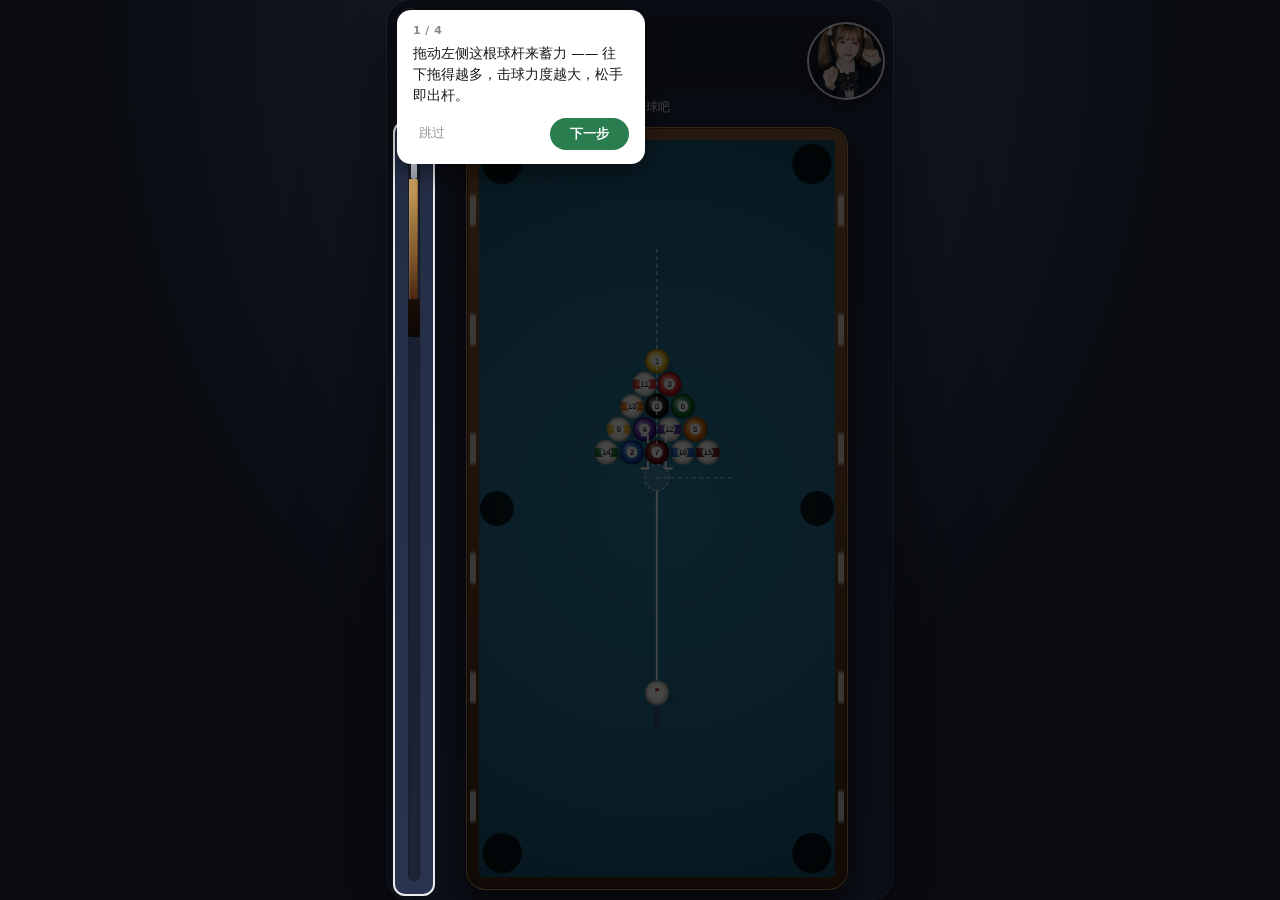
==== index.html @ 1663d10d "feat: 结果页重做成可爱风(横幅奖牌+拍立得立绘+点评) - 参考抓大鹅结果页：顶部缎带横幅(胜利暖橙/失败灰)+拍立得照片(图钉+小麦立绘) - 胜利→小麦委屈嘟嘴(pout)+标题'是胜利啊！" ====
<!DOCTYPE html>
<html lang="zh-CN">
<head>
<meta charset="UTF-8" />
<meta name="viewport" content="width=device-width, initial-scale=1, maximum-scale=1, user-scalable=no, viewport-fit=cover" />
<title>桌球对局 · skill-pool v4 (final)</title>
<link rel="stylesheet" href="./style_final.css?v=20240629a" />
</head>
<body>

<!-- 9:16 舞台容器 -->
<div class="stage-frame">
<div class="stage" id="stage">

  <!-- 顶部 HUD -->
  <header class="hud">
    <div class="hud-rows">
      <div class="hud-row">
        <span class="hud-label" id="hud-opp-label">对手的</span>
        <ul class="hud-balls" id="rack-opp">
          <li class="slot" data-slot="0"></li><li class="slot" data-slot="1"></li>
          <li class="slot" data-slot="2"></li><li class="slot" data-slot="3"></li>
          <li class="slot" data-slot="4"></li><li class="slot" data-slot="5"></li>
          <li class="slot" data-slot="6"></li>
        </ul>
      </div>
      <div class="hud-row">
        <span class="hud-label">你的球</span>
        <ul class="hud-balls" id="rack-me">
          <li class="slot" data-slot="0"></li><li class="slot" data-slot="1"></li>
          <li class="slot" data-slot="2"></li><li class="slot" data-slot="3"></li>
          <li class="slot" data-slot="4"></li><li class="slot" data-slot="5"></li>
          <li class="slot" data-slot="6"></li>
        </ul>
      </div>
    </div>
  </header>

  <div class="turn-strip">
    <span class="turn-pill" id="turn-pill">你的回合</span>
  </div>

  <!-- 玩法引导：常驻问号按钮（左上角） -->
  <button class="help-btn" id="btn-help" aria-label="玩法说明">?</button>

  <!-- 玩法引导：分步高亮浮层 -->
  <div class="guide-mask" id="guide-mask" hidden>
    <div class="guide-hole" id="guide-hole"></div>
    <div class="guide-tip" id="guide-tip">
      <div class="guide-step" id="guide-step">1 / 4</div>
      <div class="guide-text" id="guide-text"></div>
      <div class="guide-btns">
        <button class="guide-skip" id="guide-skip">跳过</button>
        <button class="guide-next" id="guide-next">下一步</button>
      </div>
    </div>
  </div>

  <!-- 小麦圆形头像框 + 气泡（右上角浮层） -->
  <div class="char-stage" id="char-stage">
    <div class="char-bubble" id="char-bubble"></div>
    <div class="char-frame mood-happy" id="char-frame"></div>
  </div>

  <main class="play-area">
    <div id="toast-layer"></div>

    <aside class="cue-rail" id="cue-rail">
      <div class="rail-track">
        <div class="rail-fill" id="rail-fill"></div>
      </div>
      <div class="rail-stick" id="rail-stick">
        <div class="rail-stick-tip"></div>
        <div class="rail-stick-body"></div>
        <div class="rail-stick-grip"></div>
      </div>
    </aside>

      <div class="table-wrap">
      <div class="table" id="table">
        <div class="felt">
          <div class="pocket pocket-tl"></div>
          <div class="pocket pocket-tr"></div>
          <div class="pocket pocket-ml"></div>
          <div class="pocket pocket-mr"></div>
          <div class="pocket pocket-bl"></div>
          <div class="pocket pocket-br"></div>

          <div class="cushion cushion-top"></div>
          <div class="cushion cushion-bottom"></div>
          <div class="cushion cushion-left"></div>
          <div class="cushion cushion-right"></div>

          <canvas id="table-canvas" width="400" height="800"></canvas>

          <svg class="aim-layer" id="aim-layer" viewBox="0 0 400 800" preserveAspectRatio="none">
            <line id="aim-line" x1="0" y1="0" x2="0" y2="0"
                  stroke="rgba(255,255,255,0.95)" stroke-width="2" opacity="0"/>
            <g id="aim-bracket" opacity="0">
              <path d="M -18 -18 L -10 -18 L -10 -10" stroke="#fff" stroke-width="2" fill="none"/>
              <path d="M 18 -18 L 10 -18 L 10 -10"   stroke="#fff" stroke-width="2" fill="none"/>
              <path d="M -18 18 L -10 18 L -10 10"   stroke="#fff" stroke-width="2" fill="none"/>
              <path d="M 18 18 L 10 18 L 10 10"     stroke="#fff" stroke-width="2" fill="none"/>
            </g>
            <line id="cue-after-line" x1="0" y1="0" x2="0" y2="0"
                  stroke="rgba(255,255,255,0.55)" stroke-width="1.5"
                  stroke-dasharray="4 4" opacity="0"/>
            <line id="target-line" x1="0" y1="0" x2="0" y2="0"
                  stroke="rgba(255,255,255,0.7)" stroke-width="1.5"
                  stroke-dasharray="4 4" opacity="0"/>
            <line id="bounce-line" x1="0" y1="0" x2="0" y2="0"
                  stroke="rgba(120,200,255,0.5)" stroke-width="1.5"
                  stroke-dasharray="5 5" opacity="0"/>
            <circle id="ghost-ball" cx="0" cy="0" r="14"
                  fill="rgba(255,255,255,0.10)" stroke="rgba(255,255,255,0.65)"
                  stroke-width="1.4" stroke-dasharray="3 3" opacity="0"/>
            <g id="table-cue" opacity="0">
              <line id="table-cue-stick" x1="0" y1="0" x2="0" y2="0"
                    stroke="url(#cueGrad)" stroke-width="6" stroke-linecap="round"/>
              <line id="table-cue-tip" x1="0" y1="0" x2="0" y2="0"
                    stroke="#3a4a6a" stroke-width="6" stroke-linecap="round"/>
            </g>
            <defs>
              <linearGradient id="cueGrad" x1="0" y1="0" x2="1" y2="0">
                <stop offset="0" stop-color="#2a2018"/>
                <stop offset="0.15" stop-color="#7a4a28"/>
                <stop offset="1" stop-color="#d89a5a"/>
              </linearGradient>
            </defs>
          </svg>
        </div>
      </div>
    </div>

  </main>

  <!-- 游戏结束弹窗（可爱风：奖牌横幅 + 拍立得立绘 + 点评） -->
  <div class="game-over-mask" id="game-over-mask">
    <div class="game-over-card" id="game-over-card">
      <!-- 顶部横幅奖牌 -->
      <div class="go-banner" id="go-banner"><span id="go-banner-text">胜利</span></div>
      <!-- 拍立得照片：图钉 + 小麦立绘 -->
      <div class="go-photo" id="go-photo">
        <span class="go-pin"></span>
        <div class="go-photo-inner">
          <img class="go-avatar" id="go-avatar" src="./assets/xiaomai-pout.png" alt="小麦" />
        </div>
      </div>
      <!-- 主标题（是胜利啊！/ 不小心失败啦..） -->
      <div class="go-title" id="game-over-title"></div>
      <!-- 小麦点评 -->
      <div class="go-comment" id="game-over-reason"></div>
      <!-- 按钮 -->
      <button class="btn-game-restart" id="btn-game-restart">再 来 一 次</button>
      <button class="btn-game-cancel" id="btn-game-cancel">看看牌局</button>
    </div>
  </div>

</div><!-- /.stage -->
</div><!-- /.stage-frame -->

<script src="./matter.min.js"></script>
<script src="./game_final.js?v=20240629a"></script>
</body>
</html>
---- style_final.css ----
/* ==========================================================
   skill-pool · iMessage 桌球风（v0.4）
   - 顶部 HUD：双行胶囊 + 母球控制按钮
   - 左侧：球杆轨道（杆视觉 + 力度蓝填充 + 旋按钮）
   - 球桌：木框 + 白色三角顶角 + 蓝绒桌布
   - SPIN：超大母球 + 红点拖拽
   ========================================================== */

:root{
  --stage-w: 9;
  --stage-h: 16;

  /* 背景：iMessage 桌球的暗灰蓝 */
  --bg-app: #2a3450;
  --bg-app-2: #232c44;

  /* 桌布主蓝绿 */
  --felt: #2c7e9e;
  --felt-2: #1f6280;
  --felt-edge: #154860;

  /* 木框 */
  --wood-1: #6e4527;
  --wood-2: #3d2615;
  --wood-edge: #c89052;
  --wood-light: #8a5a36;

  --pocket: #0a0b0e;

  --hud-bg: rgba(28, 36, 56, 0.86);
  --hud-stroke: rgba(255,255,255,0.06);
  --hud-text: #ecf0f6;
  --hud-text-dim: #8a96aa;

  --shadow-soft: 0 2px 8px rgba(0,0,0,0.4);
  --bot-bubble-bg: rgba(20,24,32,0.88);

  --accent-yellow: #ffce4a;
  --accent-yellow-2: #f0a724;
  --accent-blue: #4f7bff;
  --accent-power: #7dd3ff;
}

*{ box-sizing: border-box; -webkit-tap-highlight-color: transparent; }

html, body{
  margin: 0; padding: 0; height: 100%;
  font-family: -apple-system, "PingFang SC", "SF Pro Text", system-ui, sans-serif;
  color: var(--hud-text);
  background: #0a0c12;
  overflow: hidden;
  user-select: none;
  -webkit-user-select: none;
}

/* =========================================
   9:16 舞台容器
   ========================================= */
.stage-frame{
  position: fixed; inset: 0;
  display: grid; place-items: center;
  background: radial-gradient(ellipse at 50% 0%, #1a2030 0%, #0a0c12 60%);
}
.stage{
  position: relative;
  height: min(100vh, calc(100vw * 16 / 9));
  aspect-ratio: 9 / 16;
  background: linear-gradient(180deg, var(--bg-app-2) 0%, var(--bg-app) 100%);
  border-radius: 24px;
  overflow: hidden;
  display: flex; flex-direction: column;
  padding: 12px 10px 10px;
  gap: 8px;
  box-shadow: 0 0 0 1px rgba(255,255,255,0.04), 0 30px 80px rgba(0,0,0,0.6);
}
@media (max-aspect-ratio: 9/16){
  .stage{ width: 100vw; height: calc(100vw * 16 / 9); border-radius: 0; }
}
@media (min-aspect-ratio: 9/16){
  .stage{ width: calc(100vh * 9 / 16); height: 100vh; }
}

/* =========================================
   顶部 HUD（iMessage 双行胶囊）
   ========================================= */
.hud{
  flex: 0 0 auto;
  display: flex; align-items: center; gap: 8px;
  padding: 6px 8px 6px 12px;
}
.hud-rows{
  flex: 1; min-width: 0;
  display: flex; flex-direction: column; gap: 6px;
  background: var(--hud-bg);
  border: 1px solid var(--hud-stroke);
  border-radius: 22px;
  padding: 8px 12px;
  backdrop-filter: blur(18px);
  -webkit-backdrop-filter: blur(18px);
  box-shadow: var(--shadow-soft);
}
.hud-row{
  display: flex; align-items: center; gap: 8px;
  height: 22px;
}
.hud-label{
  font-size: 11px; font-weight: 600;
  color: var(--hud-text-dim);
  flex: 0 0 auto;
  white-space: nowrap;
  letter-spacing: 0.2px;
}
.hud-balls{
  list-style: none; margin: 0; padding: 0;
  display: flex; gap: 4px; flex: 1;
  justify-content: flex-start;
}

/* HUD 球槽（标准美式 8 球：solid 纯色带白带 / stripe 上下纯色中间白带 / 灰底未占位） */
.slot{
  width: 20px; height: 20px;
  border-radius: 50%;
  background: radial-gradient(circle at 35% 30%, #2a334a 0%, #131a2a 75%);
  box-shadow:
    inset 0 1px 1px rgba(255,255,255,0.08),
    inset 0 -1px 1px rgba(0,0,0,0.5);
  position: relative;
  display: grid; place-items: center;
  font-size: 9px; font-weight: 800;
  color: transparent;
  flex: 0 0 auto;
}
/* 已落袋的球：暗化 + 打勾覆盖，表示已清掉 */
.slot.pocketed{
  opacity: 0.32;
  filter: grayscale(0.6);
}
.slot.pocketed::after{
  content: "";
  position: absolute; inset: 0;
  background:
    linear-gradient(45deg, transparent 44%, rgba(255,255,255,0.85) 46%, rgba(255,255,255,0.85) 54%, transparent 56%);
  border-radius: 50%;
}
.slot.solid,
.slot.stripe{
  background: var(--ball-color, #fff);
  box-shadow:
    inset -2px -3px 4px rgba(0,0,0,0.25),
    inset 2px 2px 3px rgba(255,255,255,0.35);
}
/* solid：整颗色 + 中央白圆 + 数字 */
.slot.solid::before{
  content: '';
  position: absolute;
  width: 10px; height: 10px;
  border-radius: 50%;
  background: #fff;
}
.slot.solid::after{
  content: attr(data-num);
  position: relative;
  font-size: 7.5px; font-weight: 800;
  color: #1a1a1a;
  z-index: 1;
}
/* stripe：白底 + 中间彩色横带 + 中央白圆 + 数字 */
.slot.stripe{ background: #fff; }
.slot.stripe::before{
  content: '';
  position: absolute;
  left: 0; right: 0;
  top: 30%; bottom: 30%;
  background: var(--ball-color, #fff);
}
.slot.stripe::after{
  content: attr(data-num);
  position: relative;
  width: 10px; height: 10px;
  border-radius: 50%;
  background: #fff;
  display: grid; place-items: center;
  font-size: 7.5px; font-weight: 800;
  color: #1a1a1a;
  z-index: 1;
}
/* 8 号球：黑底白圆 + 8 字 */
.slot.eight{
  background: #1a1a1a;
}
.slot.eight::before{
  content: ''; position: absolute;
  width: 10px; height: 10px;
  border-radius: 50%;
  background: #fff;
}
.slot.eight::after{
  content: '8';
  position: relative;
  font-size: 7.5px; font-weight: 800;
  color: #1a1a1a;
  z-index: 1;
}

/* 母球控制按钮（白底红点） */
.cue-ball-btn{
  flex: 0 0 auto;
  width: 56px; height: 56px;
  border-radius: 50%;
  border: none;
  background:
    radial-gradient(circle at 35% 30%, #ffffff 0%, #e3e8ee 75%, #c1c8d2 100%);
  display: grid; place-items: center;
  box-shadow:
    inset -3px -4px 8px rgba(0,0,0,0.18),
    inset 2px 3px 5px rgba(255,255,255,0.6),
    0 4px 10px rgba(0,0,0,0.4);
  cursor: pointer;
  transition: transform 0.1s ease;
}
.cue-ball-btn:active{ transform: scale(0.93); }
.cue-ball-dot{
  width: 14px; height: 14px;
  border-radius: 50%;
  background: radial-gradient(circle at 35% 30%, #ff6363 0%, #c92020 80%);
  box-shadow: inset -1px -1px 2px rgba(0,0,0,0.3);
}

/* =========================================
   右上角 小麦头像（大尺寸，参考企微截图）
   ========================================= */
.hud-avatar{
  flex: 0 0 auto;
  display: flex; flex-direction: column; align-items: center; gap: 2px;
  margin-left: 8px;
}
.hud-avatar-img{
  width: 58px; height: 58px;
  border-radius: 12px;
  object-fit: cover;
  object-position: center top;
  box-shadow: 0 2px 12px rgba(0,0,0,0.45);
  border: 1.5px solid rgba(255,255,255,0.15);
  transition: transform 0.25s ease, box-shadow 0.25s ease;
}
.hud-avatar-img:hover,
.hud-avatar-img.active{
  transform: scale(1.05);
  box-shadow: 0 4px 18px rgba(240,167,36,0.35);
}
.hud-avatar-name{
  font-size: 9px; font-weight: 700;
  color: var(--hud-text-dim);
  letter-spacing: 0.3px;
}
}

/* =========================================
   回合提示（HUD 与桌面之间的小条）
   ========================================= */
.turn-strip{
  flex: 0 0 auto;
  display: flex; align-items: center;
  justify-content: center;
  height: 18px;
}
/* toast 弹幕浮层：绝对定位在 play-area 顶部那条暗色空白带
   （回合栏与桌子之间的空隙），弹幕飘在最顶 */
#toast-layer{
  position: absolute;
  top: -25px;
  left: 0; right: 0;
  display: flex; align-items: center;
  justify-content: center;  /* 整条居中显示 */
  pointer-events: none;
  z-index: 6;
  overflow: visible;
}
.turn-pill{
  font-size: 11px; font-weight: 700;
  padding: 3px 12px;
  border-radius: 10px;
  background: rgba(74,210,106,0.18);
  color: #6cdb83;
  letter-spacing: 0.3px;
  transition: all 0.2s ease;
}
.turn-pill.bot-turn{
  background: rgba(255,138,76,0.18);
  color: #ffa970;
}

/* =========================================
   中区：左侧球杆轨道 + 球桌
   ========================================= */
.play-area{
  flex: 1 1 auto;
  display: flex; align-items: stretch;
  gap: 4px;
  min-height: 0;
  padding: 0 2px;
  position: relative;   /* toast 弹幕浮层定位基准 */
}

/* 左侧球杆轨道（收窄，给球桌让出更多宽度） */
.cue-rail{
  flex: 0 0 auto;
  width: 30px;
  position: relative;
  display: flex; flex-direction: column; align-items: center;
  padding: 6px 0 8px;
  gap: 6px;
}

/* 力度填充轨道（蓝色） */
.rail-track{
  flex: 1;
  width: 14px;
  border-radius: 7px;
  background: rgba(0,0,0,0.3);
  border: 1px solid rgba(255,255,255,0.06);
  overflow: hidden;
  position: relative;
  box-shadow: inset 0 1px 2px rgba(0,0,0,0.5);
}
.rail-fill{
  position: absolute;
  left: 0; right: 0; bottom: 0;
  height: 0%;
  background: linear-gradient(180deg, #b9e8ff 0%, #7dd3ff 50%, #4f9ed1 100%);
  border-radius: 7px;
  box-shadow: 0 0 12px rgba(125,211,255,0.5);
  transition: height 0.05s linear;
}

/* 球杆视觉（覆盖在轨道之上——模拟真实拉杆：
   杆头朝上靠近母球方向，杆尾朝下=握杆手。
   power=0 时杆头在顶部；向下拖=向后拉杆=力度增大 */
.rail-stick{
  position: absolute;
  left: 50%; top: 36px; /* spin-entry 底部下方开始 */
  transform: translateX(-50%);
  width: 18px;
  /* 高度由 JS 动态设置 = 轨道可用高度 */
  display: flex; flex-direction: column; align-items: center;
  pointer-events: auto; /* 必须可触摸！用户直接拖这根杆 */
  cursor: grab;
  touch-action: none;
  z-index: 5;
}
.rail-stick:active{ cursor: grabbing; }
.rail-stick-tip{
  width: 6px; height: 16px;
  background: linear-gradient(180deg, #e8ecf0 0%, #9aa3b0 100%);
  border-radius: 2px;
  flex-shrink: 0;
}
.rail-stick-body{
  width: 9px; min-height: 120px;
  background: linear-gradient(180deg, #d4a860 0%, #a07840 35%, #7a5028 70%, #4a2810 100%);
  border-radius: 1px;
  box-shadow: 1px 0 0 rgba(255,255,255,0.12) inset, -1px 0 0 rgba(0,0,0,0.25) inset;
  flex-shrink: 0;
}
.rail-stick-grip{
  width: 12px; height: 38px;
  background: linear-gradient(180deg, #1a0e08 0%, #0c0604 100%);
  border-radius: 3px;
  flex-shrink: 0;
}

/* =========================================
   球桌
   ========================================= */
.table-wrap{
  flex: 1 1 auto;
  position: relative;
  display: grid; place-items: center;
  min-height: 0; min-width: 0;
}

.table{
  position: relative;
  height: 100%;
  aspect-ratio: 1 / 2;
  max-width: 100%;
  padding: 13px;
  background: linear-gradient(180deg, var(--wood-light) 0%, var(--wood-1) 50%, var(--wood-2) 100%);
  border-radius: 20px;
  box-shadow:
    inset 0 0 0 1px var(--wood-edge),
    inset 0 0 0 2px rgba(0,0,0,0.4),
    0 12px 30px rgba(0,0,0,0.6);
}

/* 木框上的白色"钻石"装饰点 */
.table::before, .table::after{
  content: '';
  position: absolute;
  pointer-events: none;
  background-image:
    radial-gradient(circle, rgba(255,255,255,0.7) 0%, rgba(255,255,255,0.7) 38%, transparent 42%);
  background-size: 6px 6px;
  background-repeat: repeat-x;
}
.table::before{
  /* 左右两条竖向钻石 */
  top: 24px; bottom: 24px;
  left: 4px; width: 6px;
  background-size: 6px calc(100% / 6);
  background-repeat: repeat-y;
  background-image:
    radial-gradient(circle, rgba(255,255,255,0.7) 0%, rgba(255,255,255,0.7) 22%, transparent 30%);
}
.table::after{
  top: 24px; bottom: 24px;
  right: 4px; width: 6px;
  background-size: 6px calc(100% / 6);
  background-repeat: repeat-y;
  background-image:
    radial-gradient(circle, rgba(255,255,255,0.7) 0%, rgba(255,255,255,0.7) 22%, transparent 30%);
}

/* 毛毡 */
.felt{
  position: relative;
  width: 100%; height: 100%;
  background:
    radial-gradient(ellipse at 50% 50%, var(--felt) 0%, var(--felt-2) 75%, var(--felt-edge) 100%);
  border-radius: 4px;
  box-shadow:
    inset 0 0 30px rgba(0,0,0,0.4),
    inset 0 1px 2px rgba(255,255,255,0.06);
  overflow: hidden;
}

/* 库边白色三角顶角 (4 个角) —— 用 conic-gradient 假装 */
.felt::before, .felt::after{
  content: '';
  position: absolute;
  pointer-events: none;
  z-index: 1;
}
.felt::before{
  /* 顶部两个角：用一个伪元素绘制成两个三角 */
  top: 0; left: 0; width: 100%; height: 28px;
  background:
    linear-gradient(135deg, #e8edf3 0%, #e8edf3 18px, transparent 18px) top left/50% 100% no-repeat,
    linear-gradient(225deg, #e8edf3 0%, #e8edf3 18px, transparent 18px) top right/50% 100% no-repeat;
}
.felt::after{
  bottom: 0; left: 0; width: 100%; height: 28px;
  background:
    linear-gradient(45deg, #e8edf3 0%, #e8edf3 18px, transparent 18px) bottom left/50% 100% no-repeat,
    linear-gradient(-45deg, #e8edf3 0%, #e8edf3 18px, transparent 18px) bottom right/50% 100% no-repeat;
}

/* 6 个袋口 */
.pocket{
  position: absolute;
  background: radial-gradient(circle at 50% 45%, #000 0%, #000 70%, transparent 75%);
  z-index: 2;
}
.pocket-tl, .pocket-tr, .pocket-bl, .pocket-br{
  width: 32px; height: 32px;
  border-radius: 50%;
  box-shadow: inset 0 2px 4px rgba(0,0,0,0.6);
}
.pocket-tl{ top: -4px; left: -4px; }
.pocket-tr{ top: -4px; right: -4px; }
.pocket-bl{ bottom: -4px; left: -4px; }
.pocket-br{ bottom: -4px; right: -4px; }

.pocket-ml, .pocket-mr{
  top: 50%; transform: translateY(-50%);
  width: 22px; height: 30px;
}
.pocket-ml{ left: -8px; background: radial-gradient(ellipse at 70% 50%, #000 0%, #000 60%, transparent 70%); }
.pocket-mr{ right: -8px; background: radial-gradient(ellipse at 30% 50%, #000 0%, #000 60%, transparent 70%); }

/* 库边垫（库板木质亮色边） */
.cushion{
  position: absolute;
  background: rgba(255,255,255,0.04);
  pointer-events: none;
  z-index: 1;
}

.balls-layer, .aim-layer{
  position: absolute;
  inset: 0;
  width: 100%; height: 100%;
  z-index: 3;
}
.balls-layer{ pointer-events: auto; touch-action: none; }
.aim-layer{ pointer-events: none; }

/* Canvas 球体渲染层 */
#table-canvas{
  position: absolute;
  inset: 0;
  width: 100%; height: 100%;
  z-index: 3;
  pointer-events: auto;
  touch-action: none;
}

/* =========================================
   底部 dock：力度数字 + 出杆按钮
   ========================================= */
.dock{
  flex: 0 0 auto;
  display: flex; align-items: center; gap: 12px;
  background: var(--hud-bg);
  border: 1px solid var(--hud-stroke);
  border-radius: 18px;
  padding: 8px 14px;
  backdrop-filter: blur(20px);
  -webkit-backdrop-filter: blur(20px);
  box-shadow: var(--shadow-soft);
  height: 50px;
}
.dock-power{
  flex: 1;
  font-size: 13px; color: var(--hud-text-dim);
  letter-spacing: 0.5px;
}
.dock-power b{
  color: var(--accent-power);
  font-weight: 800;
  font-size: 16px;
  margin: 0 2px;
}
.btn-shoot{
  flex: 0 0 auto;
  height: 36px; padding: 0 22px;
  border-radius: 18px;
  background: linear-gradient(180deg, var(--accent-yellow) 0%, var(--accent-yellow-2) 100%);
  color: #2a1d05; font-weight: 800; font-size: 14px;
  letter-spacing: 1px;
  border: none;
  box-shadow:
    0 4px 12px rgba(240,167,36,0.35),
    inset 0 1px 0 rgba(255,255,255,0.4),
    inset 0 -2px 0 rgba(0,0,0,0.12);
  cursor: pointer;
}
.btn-shoot:active{ transform: scale(0.97); }
.btn-shoot:disabled{
  opacity: 0.45;
  background: linear-gradient(180deg, #5a6275 0%, #3a4154 100%);
  color: rgba(255,255,255,0.5);
  box-shadow: none;
}

/* =========================================
   （击球点 SPIN 模态已移除）
   ========================================= */

/* =========================================
   开场蒙层（in-intro class 驱动，3s 自动消失）
   —— 进来直接看到桌球台，蒙层半透明压一层 + 「和{bot}打桌球」标签
   ========================================= */
.intro-mask{
  position: absolute; inset: 0;
  background: rgba(8, 12, 22, 0.55);
  backdrop-filter: blur(2px);
  -webkit-backdrop-filter: blur(2px);
  z-index: 65;
  display: none;
  place-items: center;
  pointer-events: auto;
  border-radius: 24px;
  transition: opacity 0.45s ease;
}
.stage.in-intro .intro-mask{ display: grid; opacity: 1; }
.stage.intro-out .intro-mask{ display: grid; opacity: 0; pointer-events: none; }

.intro-card{
  background: rgba(20, 28, 48, 0.85);
  border: 1px solid rgba(255,255,255,0.12);
  box-shadow: 0 12px 32px rgba(0,0,0,0.55);
  border-radius: 18px;
  padding: 22px 28px 18px;
  text-align: center;
  color: #f0f4ff;
  min-width: 220px;
  animation: intro-card-in 0.4s ease;
}
@keyframes intro-card-in{
  from{ opacity: 0; transform: translateY(8px) scale(0.96); }
  to{ opacity: 1; transform: translateY(0) scale(1); }
}
.intro-title{
  font-size: 18px; font-weight: 700;
  letter-spacing: 0.5px;
  margin-bottom: 6px;
}
.intro-title b{ color: #ffd66b; font-weight: 800; }
.intro-sub{
  font-size: 12px;
  color: rgba(255,255,255,0.6);
  margin-bottom: 10px;
}
.intro-dots{
  display: inline-flex; gap: 5px;
}
.intro-dots span{
  width: 6px; height: 6px; border-radius: 50%;
  background: rgba(255,255,255,0.7);
  animation: intro-dot 1.2s infinite ease-in-out;
}
.intro-dots span:nth-child(2){ animation-delay: 0.15s; }
.intro-dots span:nth-child(3){ animation-delay: 0.3s; }
@keyframes intro-dot{
  0%, 80%, 100%{ opacity: 0.3; transform: scale(0.8); }
  40%{ opacity: 1; transform: scale(1.1); }
}

/* 蒙层激活时，仅锁交互层（不隐藏 HUD/桌球，要让用户看到） */
.stage.in-intro .cue-rail,
.stage.in-intro .balls-layer,
.stage.in-intro .aim-layer{ pointer-events: none; }
.stage.in-intro .spin-mask{ display: none !important; }

/* =========================================
   Dev 调试面板
   ========================================= */
.dev-panel{
  position: absolute; right: 6px; top: 6px;
  z-index: 40;
  font-size: 11px; color: var(--hud-text-dim);
  max-width: 180px;
}
.dev-panel details{ background: rgba(0,0,0,0.55); border-radius: 8px; padding: 4px 8px; backdrop-filter: blur(10px); }
.dev-panel summary{ cursor: pointer; font-size: 10px; }
.dev-row{ display: flex; gap: 4px; align-items: center; margin: 4px 0; }
.dev-row label{ font-size: 10px; }
.dev-row select, .dev-row button{
  background: rgba(255,255,255,0.08); color: var(--hud-text);
  border: none; border-radius: 6px; padding: 3px 6px; font-size: 10px;
}
.dev-log{
  max-height: 140px; overflow-y: auto;
  font-family: ui-monospace, monospace; font-size: 9px;
  background: rgba(0,0,0,0.4); border-radius: 6px;
  padding: 4px 6px; color: #8aa0bc;
}
.dev-log div{ margin: 2px 0; }
.dev-log .ev{ color: #ffce4a; }
.dev-log .ts{ color: #6a7d96; }

/* PTT 完全隐藏 */
.ptt-btn{ display: none !important; }

/* =========================================
   弹幕文字（小麦语音 → 桌球桌上方飘字）
   ========================================= */
.danmaku-layer{
  position: absolute;
  inset: 0;
  pointer-events: none;
  z-index: 55;
  overflow: hidden;
}
.danmaku-item{
  position: absolute;
  left: 50%;
  transform: translateX(-50%);
  background: rgba(20,28,48,0.88);
  border: 1px solid rgba(255,255,255,0.10);
  border-radius: 14px;
  padding: 5px 14px;
  font-size: 12px;
  font-weight: 600;
  color: #ecf0f6;
  white-space: nowrap;
  backdrop-filter: blur(10px);
  -webkit-backdrop-filter: blur(10px);
  box-shadow: 0 2px 8px rgba(0,0,0,0.35);
  animation: danmaku-in 0.25s ease;
}
@keyframes danmaku-in{
  from { opacity:0; transform: translateX(-50%) translateY(6px); }
  to   { opacity:1; transform: translateX(-50%) translateY(0); }
}

/* =========================================
   HUD 头像（小麦）
   ========================================= */
.hud-avatar{
  flex: 0 0 auto;
  display: flex;
  flex-direction: column;
  align-items: center;
  gap: 2px;
  margin-left: 4px;
}
.hud-avatar-img{
  width: 36px; height: 36px;
  border-radius: 50%;
  border: 2px solid rgba(255,206,74,0.45);
  object-fit: cover;
  box-shadow: 0 0 0 1px rgba(255,206,74,0.15);
}
.hud-avatar-name{
  font-size: 9px;
  font-weight: 700;
  color: var(--hud-text-dim);
  letter-spacing: 0.3px;
}
  position: absolute;
  inset: 0;
  z-index: 50;
  pointer-events: none;
  overflow: hidden;
}
.danmaku-item{
  position: absolute;
  left: 50%;
  transform: translateX(-50%);
  white-space: nowrap;
  font-size: 13px;
  font-weight: 700;
  color: #fff;
  text-shadow:
    0 1px 3px rgba(0,0,0,0.7),
    0 0 12px rgba(240,167,36,0.35);
  padding: 4px 12px;
  background: rgba(20,28,48,0.65);
  border-radius: 14px;
  backdrop-filter: blur(6px);
  -webkit-backdrop-filter: blur(6px);
  animation: danmaku-float 2.8s ease forwards;
}
@keyframes danmaku-float{
  0%{ opacity: 0; transform: translateX(-50%) translateY(8px); }
  10%{ opacity: 1; transform: translateX(-50%) translateY(0); }
  75%{ opacity: 1; }
  100%{ opacity: 0; transform: translateX(-50%) translateY(-16px); }
}
/* ====== 旧 voice-pop / wave-bar / PTT 样式已移除，替换为 danmaku 弹幕 ====== */
.voice-pop-dur{
  font-size: 9px;
  color: var(--hud-text-dim);
  flex: 0 0 auto;
  align-self: flex-end;
  padding-bottom: 2px;
}

/* =========================================
   游戏结束弹窗（可爱风：横幅奖牌 + 拍立得立绘 + 点评）
   ========================================= */
.game-over-mask{
  position: absolute; inset: 0;
  background: rgba(20, 14, 10, 0.55);
  backdrop-filter: blur(6px);
  -webkit-backdrop-filter: blur(6px);
  z-index: 70;
  display: none;
  place-items: center;
  animation: bubble-in 0.22s ease;
}
.game-over-mask.active{ display: grid; }

.game-over-card{
  position: relative;
  width: 300px;
  max-width: 86vw;
  background: linear-gradient(180deg, #fff7ec 0%, #fdeed6 100%);
  border-radius: 24px;
  padding: 46px 22px 22px;
  text-align: center;
  box-shadow: 0 18px 48px rgba(60, 40, 20, 0.5);
  animation: go-pop 0.42s cubic-bezier(.34,1.56,.64,1);
}
@keyframes go-pop{
  0%{ transform: scale(0.7) translateY(20px); opacity: 0; }
  100%{ transform: scale(1) translateY(0); opacity: 1; }
}

/* 顶部横幅奖牌（缎带样式） */
.go-banner{
  position: absolute;
  top: -22px; left: 50%;
  transform: translateX(-50%);
  min-width: 150px;
  padding: 11px 30px;
  font-size: 21px; font-weight: 900;
  letter-spacing: 4px;
  color: #fff;
  border-radius: 8px;
  white-space: nowrap;
  text-shadow: 0 2px 3px rgba(0,0,0,0.28);
  box-shadow: 0 6px 14px rgba(0,0,0,0.25);
}
/* 缎带两端的折角 */
.go-banner::before, .go-banner::after{
  content: '';
  position: absolute;
  top: 50%;
  width: 0; height: 0;
  border-style: solid;
}
.go-banner::before{ left: -12px; border-width: 14px 12px 14px 0; }
.go-banner::after { right: -12px; border-width: 14px 0 14px 12px; }
/* 胜利配色（暖橙金） */
.game-over-card.win .go-banner{
  background: linear-gradient(180deg, #ffb347 0%, #ff8c3b 100%);
}
.game-over-card.win .go-banner::before{ border-color: transparent #d96e1f transparent transparent; transform: translateY(-50%); }
.game-over-card.win .go-banner::after { border-color: transparent transparent transparent #d96e1f; transform: translateY(-50%); }
/* 失败配色（灰） */
.game-over-card.lose .go-banner{
  background: linear-gradient(180deg, #b8b3ad 0%, #8f8a84 100%);
}
.game-over-card.lose .go-banner::before{ border-color: transparent #6f6a64 transparent transparent; transform: translateY(-50%); }
.game-over-card.lose .go-banner::after { border-color: transparent transparent transparent #6f6a64; transform: translateY(-50%); }

/* 拍立得照片 */
.go-photo{
  position: relative;
  width: 176px;
  margin: 10px auto 14px;
  background: #fffdf8;
  border-radius: 8px;
  padding: 10px 10px 14px;
  box-shadow: 0 6px 16px rgba(80,55,30,0.28);
  transform: rotate(-2deg);
}
.go-pin{
  position: absolute;
  top: -9px; left: 50%;
  transform: translateX(-50%);
  width: 18px; height: 18px;
  border-radius: 50%;
  background: radial-gradient(circle at 35% 30%, #ff6b6b 0%, #c92020 75%);
  box-shadow: 0 3px 6px rgba(150,30,30,0.5);
  z-index: 2;
}
.go-photo-inner{
  width: 100%;
  aspect-ratio: 1;
  border-radius: 4px;
  overflow: hidden;
  background: linear-gradient(160deg, #ffe9c9 0%, #ffd9a8 100%);
}
.game-over-card.lose .go-photo-inner{
  background: linear-gradient(160deg, #e8e4dd 0%, #d2cdc4 100%);
}
.go-avatar{
  width: 118%;
  height: auto;
  display: block;
  margin: 0 auto;
  margin-top: -6%;
  object-fit: contain;
}

/* 主标题 */
.go-title{
  font-size: 23px; font-weight: 900;
  margin-bottom: 8px;
  letter-spacing: 1px;
}
.game-over-card.win .go-title{ color: #e9692a; }
.game-over-card.lose .go-title{ color: #8a8079; }

/* 小麦点评（虚线框） */
.go-comment{
  font-size: 14px; font-weight: 700;
  line-height: 1.5;
  color: #9a6a3a;
  background: rgba(255,255,255,0.55);
  border: 1.5px dashed rgba(210,160,90,0.6);
  border-radius: 12px;
  padding: 9px 12px;
  margin: 0 4px 18px;
}
.game-over-card.lose .go-comment{
  color: #7a7068;
  border-color: rgba(150,145,138,0.6);
}

/* 按钮 */
.btn-game-restart{
  display: block;
  width: 100%;
  height: 46px;
  border-radius: 23px; border: none;
  background: linear-gradient(180deg, #ff9d4d 0%, #f07d28 100%);
  color: #fff;
  font-size: 16px; font-weight: 800;
  letter-spacing: 3px;
  box-shadow: 0 5px 14px rgba(240,125,40,0.45);
  cursor: pointer;
  margin-bottom: 8px;
}
.btn-game-restart:active{ transform: scale(0.97); }
.btn-game-cancel{
  display: block;
  width: 100%;
  height: 34px;
  border-radius: 17px; border: none;
  background: transparent;
  color: #b59067;
  font-size: 13px; font-weight: 600;
  cursor: pointer;
}
.btn-game-cancel:active{ transform: scale(0.97); }

/* =========================================
   小麦圆形头像框 + 气泡台词（右上角浮层）
   ========================================= */
.char-stage{
  position: absolute;
  top: 22px;                  /* 整体往下移 */
  right: 8px;
  z-index: 7;
  width: 78px;                /* 头像框放大：64 → 78 */
  height: 78px;
  pointer-events: none;       /* 不挡操作 */
  overflow: visible;          /* 气泡可溢出容器向左展开 */
}
/* 圆形头像框：背景图渲染，每个情绪用 background-position 把脸对准圆心 */
.char-frame{
  position: absolute;
  inset: 0;
  border-radius: 50%;
  overflow: hidden;
  background-color: #161b29;
  background-repeat: no-repeat;
  /* background-image / position / size 由 .mood-* 提供 */
  border: 2.5px solid rgba(255,255,255,0.92);
  box-shadow: 0 4px 14px rgba(0,0,0,0.45), inset 0 0 0 1px rgba(0,0,0,0.3);
  transition: transform 0.35s cubic-bezier(.34,1.56,.64,1);
}
/* 每张立绘单独标定脸部中心（X%/Y% = 脸中心在原图的位置）
   background-size 控制脸在圆框里的大小（越大脸越大） */
.char-frame.mood-happy{
  background-image: url('./assets/xiaomai-happy.png');
  background-position: 47% 36%;
  background-size: 175%;
}
.char-frame.mood-cute{
  background-image: url('./assets/xiaomai-cute.png');
  background-position: 39% 33%;
  background-size: 185%;
}
.char-frame.mood-smug{
  background-image: url('./assets/xiaomai-smug.png');
  background-position: 48% 30%;
  background-size: 195%;
}
.char-frame.mood-pout{
  background-image: url('./assets/xiaomai-pout.png');
  background-position: 49% 32%;
  background-size: 195%;
}
/* 说话时圆框轻微放大"探头" */
.char-stage.talking .char-frame{
  transform: scale(1.08);
}

/* 台词气泡：黑描边漫画对话框（参考用户提供样式），从立绘左侧弹出 */
.char-bubble{
  position: absolute;
  right: 70px;               /* 贴在圆框左边（跟随放大） */
  top: 10px;
  width: max-content;        /* 按内容自适应宽度，避免被父容器挤成竖排 */
  max-width: 162px;          /* 上限，超出才换行 */
  min-width: 52px;
  padding: 6px 10px;         /* 内边距再收紧 */
  background: #ffffff;
  color: #1a1a1a;
  font-size: 9.5px;          /* 文字再缩小 */
  line-height: 1.4;
  font-weight: 600;
  border: 2px solid #111;               /* 描边略细 */
  border-radius: 14px;                  /* 圆角随之缩小 */
  box-shadow: 0 3px 10px rgba(0,0,0,0.22);
  opacity: 0;
  transform: translateX(8px) scale(0.9);
  transform-origin: right center;
  transition: opacity 0.25s ease, transform 0.25s cubic-bezier(.34,1.56,.64,1);
  pointer-events: none;
  white-space: normal;
  word-break: break-word;
  text-align: center;
}
/* 气泡尾巴（黑描边三角，指向右侧立绘）— 用两层三角叠出描边效果 */
.char-bubble::before{
  content: '';
  position: absolute;
  right: -11px;
  bottom: 7px;
  width: 0; height: 0;
  border: 6px solid transparent;
  border-left-color: #111;             /* 外层黑边 */
}
.char-bubble::after{
  content: '';
  position: absolute;
  right: -6px;
  bottom: 9px;
  width: 0; height: 0;
  border: 4px solid transparent;
  border-left-color: #ffffff;          /* 内层白填充 */
}
.char-stage.talking .char-bubble{
  opacity: 1;
  transform: translateX(0) scale(1);
}

/* =========================================
   玩法引导（分步高亮）
   ========================================= */
/* 常驻问号按钮（左上角） */
.help-btn{
  position: absolute;
  top: 8px;
  left: 10px;
  z-index: 8;
  width: 26px; height: 26px;
  border-radius: 50%;
  border: 1.5px solid rgba(255,255,255,0.35);
  background: rgba(0,0,0,0.35);
  color: rgba(255,255,255,0.85);
  font-size: 15px; font-weight: 700;
  line-height: 1;
  cursor: pointer;
  display: grid; place-items: center;
  padding: 0;
  backdrop-filter: blur(2px);
}
.help-btn:active{ transform: scale(0.92); }

/* 引导遮罩：全屏暗化 */
.guide-mask{
  position: absolute;
  inset: 0;
  z-index: 30;
  pointer-events: auto;       /* 引导期间拦截操作 */
}
.guide-mask[hidden]{ display: none; }

/* 高亮"挖洞"：用超大 box-shadow 把洞外区域压暗，洞内透出 */
.guide-hole{
  position: absolute;
  border-radius: 12px;
  box-shadow: 0 0 0 9999px rgba(0,0,0,0.72);
  border: 2px solid rgba(255,255,255,0.9);
  transition: left 0.3s ease, top 0.3s ease, width 0.3s ease, height 0.3s ease;
  pointer-events: none;
}

/* 说明气泡卡片 */
.guide-tip{
  position: absolute;
  max-width: 248px;
  background: #ffffff;
  color: #1a1a1a;
  border-radius: 14px;
  padding: 14px 16px;
  box-shadow: 0 8px 28px rgba(0,0,0,0.45);
  transition: left 0.3s ease, top 0.3s ease;
}
.guide-step{
  font-size: 11px; font-weight: 700;
  color: #888;
  margin-bottom: 6px;
  letter-spacing: 0.5px;
}
.guide-text{
  font-size: 13.5px;
  line-height: 1.55;
  font-weight: 500;
  margin-bottom: 12px;
}
.guide-btns{
  display: flex; align-items: center; justify-content: space-between;
}
.guide-skip{
  background: none; border: none;
  color: #999; font-size: 12.5px;
  cursor: pointer; padding: 4px 6px;
}
.guide-next{
  background: #2a7d4f;
  border: none; border-radius: 18px;
  color: #fff; font-size: 13px; font-weight: 600;
  padding: 7px 20px;
  cursor: pointer;
}
.guide-next:active{ transform: scale(0.96); }
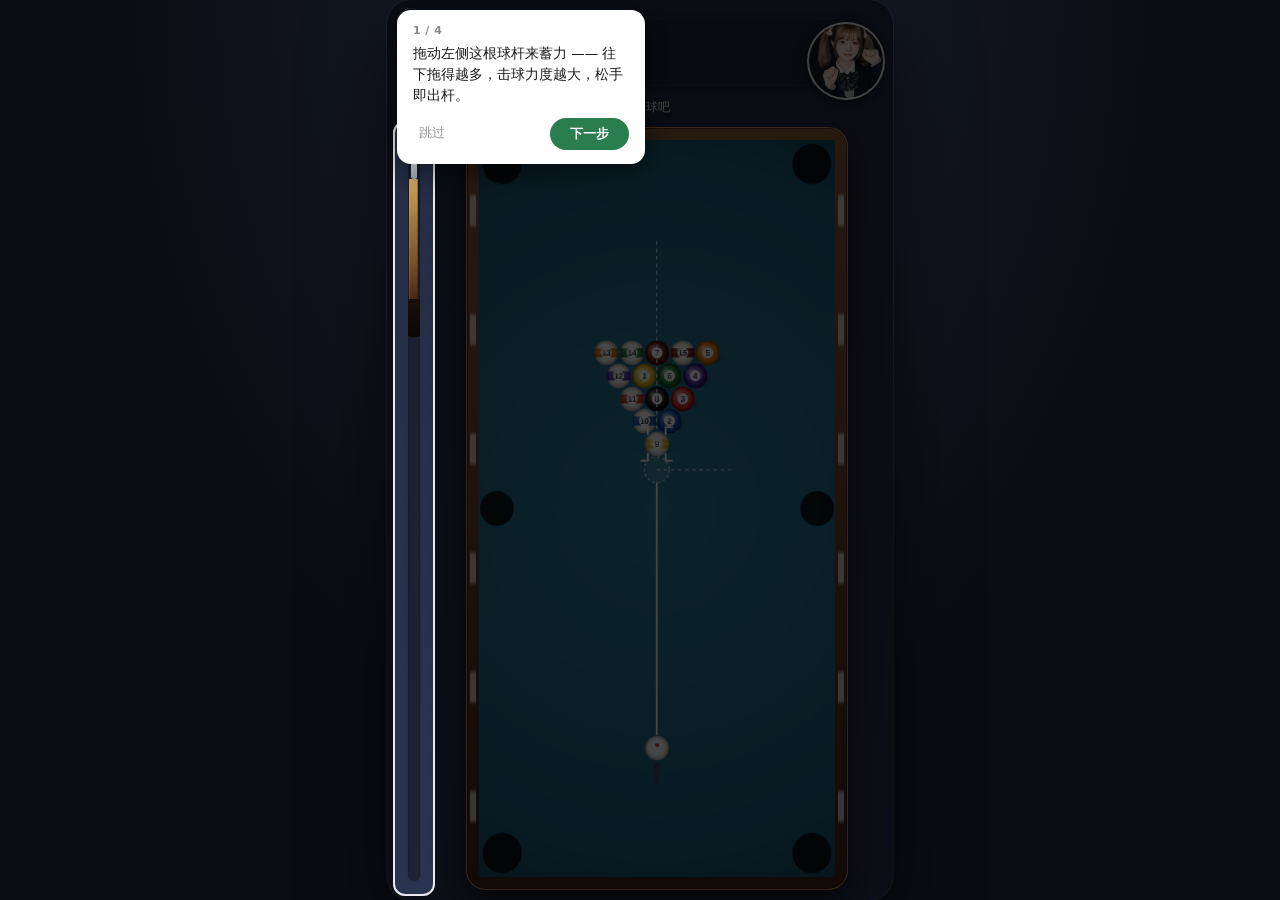
==== commit d28ff4ab: "fix: 开球倒三角(两斜边同花色+拉开距离) & 修复贴库球打不动" ====
--- a/index.html
+++ b/index.html
@@ -4,7 +4,7 @@
 <meta charset="UTF-8" />
 <meta name="viewport" content="width=device-width, initial-scale=1, maximum-scale=1, user-scalable=no, viewport-fit=cover" />
 <title>桌球对局 · skill-pool v4 (final)</title>
-<link rel="stylesheet" href="./style_final.css?v=20240629a" />
+<link rel="stylesheet" href="./style_final.css?v=20240629c" />
 </head>
 <body>
 
@@ -152,7 +152,6 @@
       <div class="go-comment" id="game-over-reason"></div>
       <!-- 按钮 -->
       <button class="btn-game-restart" id="btn-game-restart">再 来 一 次</button>
-      <button class="btn-game-cancel" id="btn-game-cancel">看看牌局</button>
     </div>
   </div>
 
@@ -160,6 +159,6 @@
 </div><!-- /.stage-frame -->
 
 <script src="./matter.min.js"></script>
-<script src="./game_final.js?v=20240629a"></script>
+<script src="./game_final.js?v=20240629g"></script>
 </body>
 </html>
--- a/style_final.css
+++ b/style_final.css
@@ -894,20 +894,8 @@
   letter-spacing: 3px;
   box-shadow: 0 5px 14px rgba(240,125,40,0.45);
   cursor: pointer;
-  margin-bottom: 8px;
 }
 .btn-game-restart:active{ transform: scale(0.97); }
-.btn-game-cancel{
-  display: block;
-  width: 100%;
-  height: 34px;
-  border-radius: 17px; border: none;
-  background: transparent;
-  color: #b59067;
-  font-size: 13px; font-weight: 600;
-  cursor: pointer;
-}
-.btn-game-cancel:active{ transform: scale(0.97); }
 
 /* =========================================
    小麦圆形头像框 + 气泡台词（右上角浮层）
